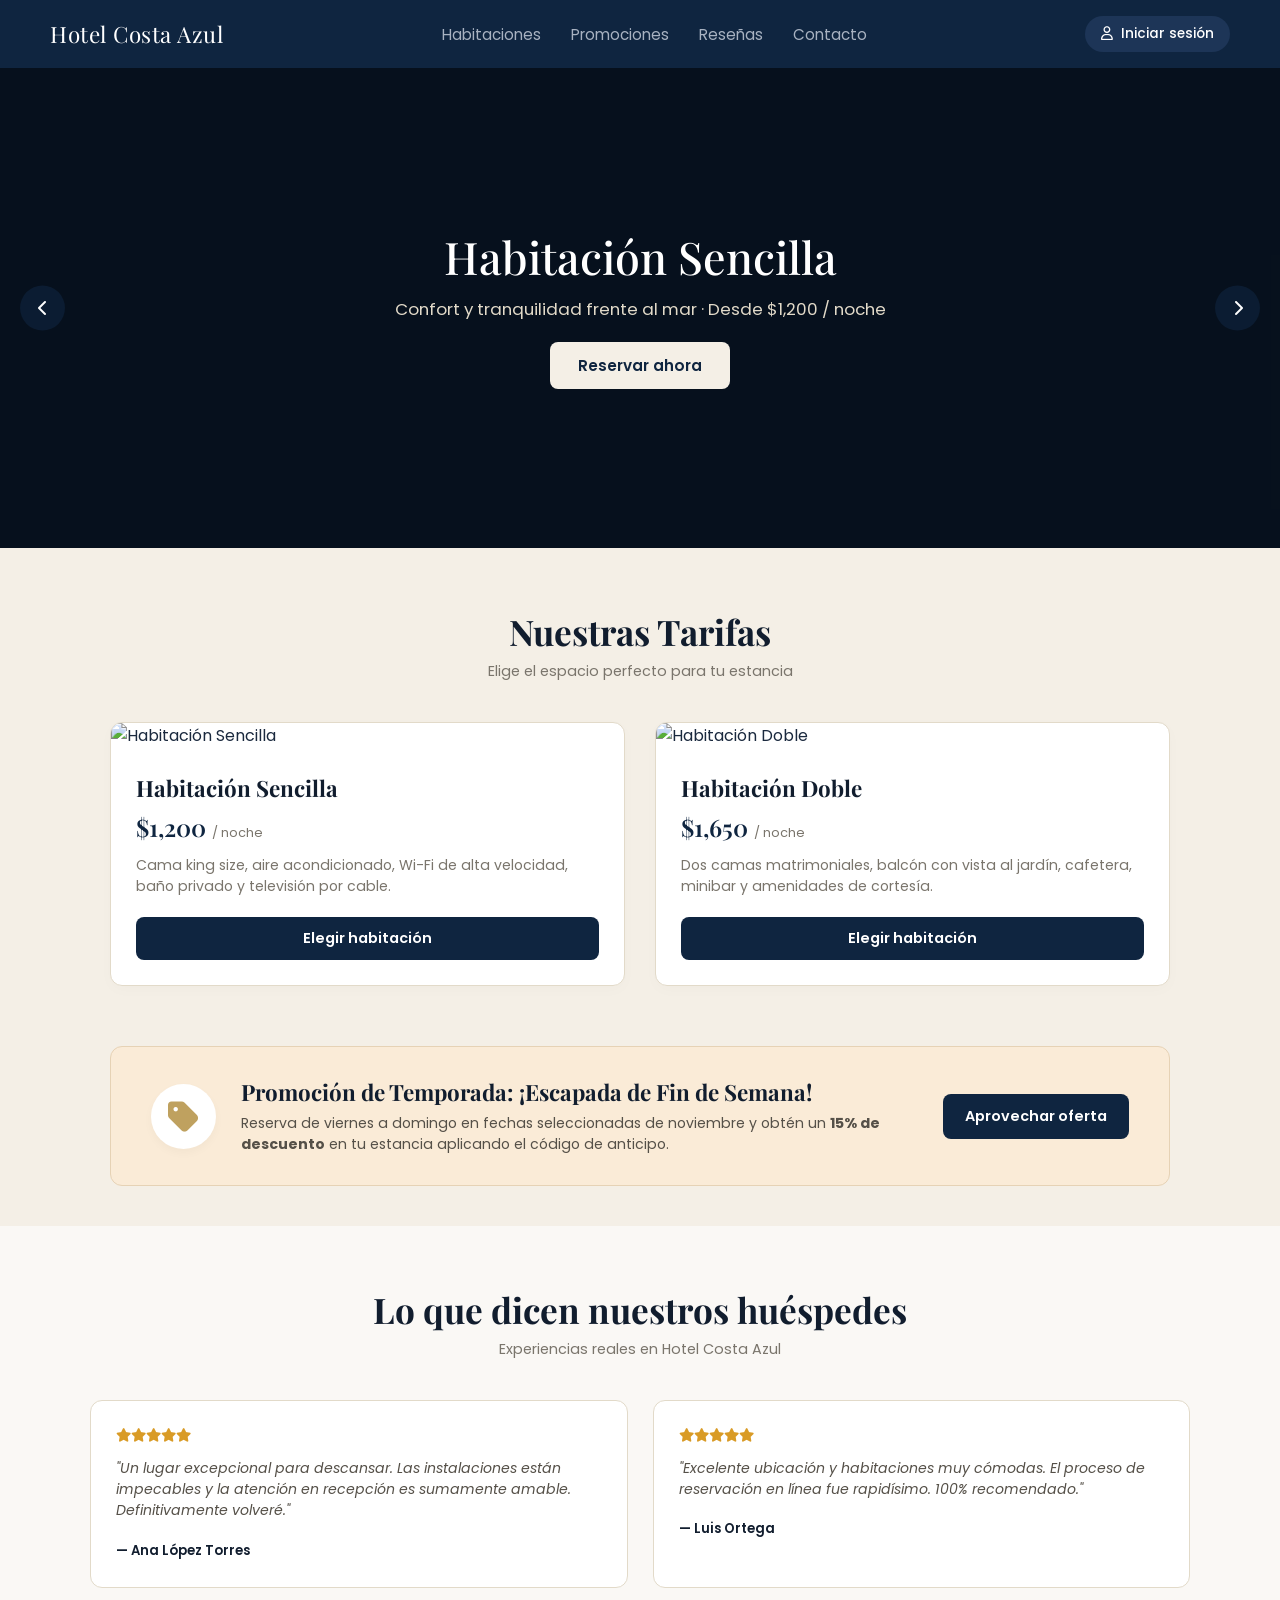
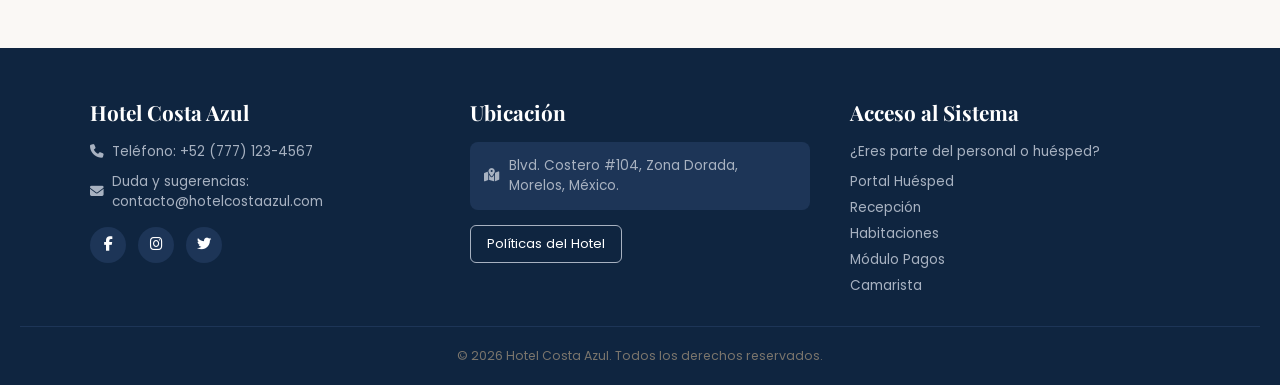
==== Principal/index.html @ 6d5f47ff "Se agrega index asi como admin" ====
<!DOCTYPE html>
<html lang="es">
<head>
  <meta charset="UTF-8">
  <meta name="viewport" content="width=device-width, initial-scale=1.0">
  <title>Hotel Costa Azul - Bienvenidos</title>

  <!-- Google Fonts -->
  <link rel="preconnect" href="https://fonts.googleapis.com">
  <link rel="preconnect" href="https://fonts.gstatic.com" crossorigin>
  <link href="https://fonts.googleapis.com/css2?family=Playfair+Display:ital,wght@0,400;0,600;1,400&family=Poppins:wght@300;400;500;600&display=swap" rel="stylesheet">

  <!-- FontAwesome -->
  <link rel="stylesheet" href="https://cdnjs.cloudflare.com/ajax/libs/font-awesome/6.4.0/css/all.min.css">

  <!-- Estilos del Index -->
  <link rel="stylesheet" href="index.css">
</head>
<body>

  <!-- Barra de Navegación Superior -->
  <header class="navbar">
    <div class="nav-brand">Hotel Costa Azul</div>
    <nav class="nav-links">
      <a href="#habitaciones">Habitaciones</a>
      <a href="#promociones">Promociones</a>
      <a href="#resenas">Reseñas</a>
      <a href="#contacto">Contacto</a>
    </nav>
    <div class="nav-auth">
      <a href="Login_regis/index.html" class="btn-login"><i class="fa-regular fa-user"></i> Iniciar sesión</a>
    </div>
  </header>

  <!-- Sección Carrusel de Habitaciones -->
  <section class="carousel-section">
    <div class="carousel-container">
      <div class="carousel-slide active" style="background-image: url('https://images.unsplash.com/photo-1590490360182-c33d57733427?q=80&w=1400&auto=format&fit=crop');">
        <div class="carousel-caption">
          <h2>Habitación Sencilla</h2>
          <p>Confort y tranquilidad frente al mar · Desde $1,200 / noche</p>
          <a href="Reserva/Reser.html" class="btn-carousel">Reservar ahora</a>
        </div>
      </div>

      <div class="carousel-slide" style="background-image: url('https://images.unsplash.com/photo-1582719478250-c89cae4dc85b?q=80&w=1400&auto=format&fit=crop');">
        <div class="carousel-caption">
          <h2>Habitación Doble</h2>
          <p>Espacio ideal para familias o parejas · Desde $1,650 / noche</p>
          <a href="Reserva/Reser.html" class="btn-carousel">Reservar ahora</a>
        </div>
      </div>

      <div class="carousel-slide" style="background-image: url('https://images.unsplash.com/photo-1566665797739-1674de7a421a?q=80&w=1400&auto=format&fit=crop');">
        <div class="carousel-caption">
          <h2>Suite Costa Azul</h2>
          <p>Vista panorámica y exclusividad total · Desde $2,800 / noche</p>
          <a href="Reserva/Reser.html" class="btn-carousel">Reservar ahora</a>
        </div>
      </div>

      <!-- Controles del Carrusel -->
      <button class="carousel-btn prev" onclick="moveSlide(-1)"><i class="fa-solid fa-chevron-left"></i></button>
      <button class="carousel-btn next" onclick="moveSlide(1)"><i class="fa-solid fa-chevron-right"></i></button>
    </div>
  </section>

  <!-- Sección de Precios y Habitaciones -->
  <section id="habitaciones" class="content-section">
    <div class="section-title">
      <h2>Nuestras Tarifas</h2>
      <p>Elige el espacio perfecto para tu estancia</p>
    </div>

    <div class="rooms-grid-home">
      <div class="room-home-card">
        <img src="https://images.unsplash.com/photo-1590490360182-c33d57733427?q=80&w=600&auto=format&fit=crop" alt="Habitación Sencilla">
        <div class="room-home-info">
          <h3>Habitación Sencilla</h3>
          <p class="room-price">$1,200 <span>/ noche</span></p>
          <p class="room-desc">Cama king size, aire acondicionado, Wi-Fi de alta velocidad, baño privado y televisión por cable.</p>
          <a href="Reserva/Reser.html" class="btn-home-card">Elegir habitación</a>
        </div>
      </div>

      <div class="room-home-card">
        <img src="https://images.unsplash.com/photo-1582719478250-c89cae4dc85b?q=80&w=600&auto=format&fit=crop" alt="Habitación Doble">
        <div class="room-home-info">
          <h3>Habitación Doble</h3>
          <p class="room-price">$1,650 <span>/ noche</span></p>
          <p class="room-desc">Dos camas matrimoniales, balcón con vista al jardín, cafetera, minibar y amenidades de cortesía.</p>
          <a href="Reserva/Reser.html" class="btn-home-card">Elegir habitación</a>
        </div>
      </div>
    </div>
  </section>

  <!-- Sección de Promociones -->
  <section id="promociones" class="promo-section">
    <div class="promo-box">
      <div class="promo-icon"><i class="fa-solid fa-tag"></i></div>
      <div class="promo-text">
        <h2>Promoción de Temporada: ¡Escapada de Fin de Semana!</h2>
        <p>Reserva de viernes a domingo en fechas seleccionadas de noviembre y obtén un <strong>15% de descuento</strong> en tu estancia aplicando el código de anticipo.</p>
      </div>
      <a href="Reserva/Reser.html" class="btn-promo">Aprovechar oferta</a>
    </div>
  </section>

  <!-- Sección de Reseñas -->
  <section id="resenas" class="content-section bg-light">
    <div class="section-title">
      <h2>Lo que dicen nuestros huéspedes</h2>
      <p>Experiencias reales en Hotel Costa Azul</p>
    </div>

    <div class="reviews-grid">
      <div class="review-card">
        <div class="stars"><i class="fa-solid fa-star"></i><i class="fa-solid fa-star"></i><i class="fa-solid fa-star"></i><i class="fa-solid fa-star"></i><i class="fa-solid fa-star"></i></div>
        <p>"Un lugar excepcional para descansar. Las instalaciones están impecables y la atención en recepción es sumamente amable. Definitivamente volveré."</p>
        <span class="reviewer">— Ana López Torres</span>
      </div>
      <div class="review-card">
        <div class="stars"><i class="fa-solid fa-star"></i><i class="fa-solid fa-star"></i><i class="fa-solid fa-star"></i><i class="fa-solid fa-star"></i><i class="fa-solid fa-star"></i></div>
        <p>"Excelente ubicación y habitaciones muy cómodas. El proceso de reservación en línea fue rapidísimo. 100% recomendado."</p>
        <span class="reviewer">— Luis Ortega</span>
      </div>
    </div>
  </section>

  <!-- Pie de Página (Footer) -->
  <footer id="contacto" class="footer-section">
    <div class="footer-container">
      
      <!-- Columna 1: Info y Contacto -->
      <div class="footer-col">
        <h3>Hotel Costa Azul</h3>
        <p><i class="fa-solid fa-phone"></i> Teléfono: +52 (777) 123-4567</p>
        <p><i class="fa-solid fa-envelope"></i> Duda y sugerencias: contacto@hotelcostaazul.com</p>
        <div class="social-icons">
          <a href="#"><i class="fa-brands fa-facebook-f"></i></a>
          <a href="#"><i class="fa-brands fa-instagram"></i></a>
          <a href="#"><i class="fa-brands fa-twitter"></i></a>
        </div>
      </div>

      <!-- Columna 2: Mapa de Ubicación Simulado -->
      <div class="footer-col">
        <h3>Ubicación</h3>
        <div class="map-box">
          <i class="fa-solid fa-map-location-dot"></i>
          <span>Blvd. Costero #104, Zona Dorada, Morelos, México.</span>
        </div>
        <button class="btn-policies" onclick="openPolicyModal()">Políticas del Hotel</button>
      </div>

      <!-- Columna 3: Accesos a Roles del Sistema -->
      <div class="footer-col">
        <h3>Acceso al Sistema</h3>
        <p class="system-access-text">¿Eres parte del personal o huésped?</p>
        <div class="system-links">
          <a href="Login_regis/index.html">Portal Huésped</a>
          <a href="Recepcion/recep.html">Recepción</a>
          <a href="Habitaciones/hab.html">Habitaciones</a>
          <a href="Pagos/pagos.html">Módulo Pagos</a>
          <a href="Camarista/Cama.html">Camarista</a>
        </div>
      </div>

    </div>
    <div class="footer-bottom">
      <p>&copy; 2026 Hotel Costa Azul. Todos los derechos reservados.</p>
    </div>
  </footer>

  <!-- Modal de Políticas del Hotel -->
  <div id="policyModal" class="modal-overlay" style="display: none;">
    <div class="modal-content">
      <h2>Políticas del Hotel</h2>
      <p>1. Las reservaciones requieren un anticipo mínimo del 30% para garantizar la estancia.</p>
      <p>2. Las cancelaciones sin penalización deben realizarse con al menos 48 horas de anticipación a la fecha de entrada.</p>
      <p>3. El horario de entrada (Check-in) es a partir de las 15:00 hrs y la salida (Check-out) es a las 12:00 hrs.</p>
      <button class="modal-close-btn" onclick="closePolicyModal()">Entendido</button>
    </div>
  </div>

  <!-- Script del Carrusel e Interacciones -->
  <script src="index.js"></script>
</body>
</html>
---- Principal/index.css ----
* {
  box-sizing: border-box;
  margin: 0;
  padding: 0;
}

body {
  font-family: 'Poppins', sans-serif;
  background-color: #f4efe6;
  color: #1a293e;
  scroll-behavior: smooth;
}

/* Navbar */
.navbar {
  background-color: #0f2540;
  display: flex;
  justify-content: space-between;
  align-items: center;
  padding: 16px 50px;
  color: #ffffff;
  position: sticky;
  top: 0;
  z-index: 1000;
}

.nav-brand {
  font-family: 'Playfair Display', serif;
  font-size: 1.4rem;
  letter-spacing: 0.5px;
}

.nav-links {
  display: flex;
  gap: 30px;
}

.nav-links a {
  color: #a8b2c1;
  text-decoration: none;
  font-size: 0.95rem;
  transition: color 0.2s;
}

.nav-links a:hover {
  color: #ffffff;
}

.btn-login {
  background-color: #1d3557;
  color: #ffffff;
  padding: 8px 16px;
  border-radius: 20px;
  text-decoration: none;
  font-size: 0.85rem;
  font-weight: 500;
  display: flex;
  align-items: center;
  gap: 8px;
  transition: background 0.2s;
}

.btn-login:hover {
  background-color: #274773;
}

/* Carrusel de Imágenes */
.carousel-section {
  position: relative;
  width: 100%;
  height: 480px;
  overflow: hidden;
  background-color: #000000;
}

.carousel-container {
  width: 100%;
  height: 100%;
  position: relative;
}

.carousel-slide {
  position: absolute;
  top: 0;
  left: 0;
  width: 100%;
  height: 100%;
  background-size: cover;
  background-position: center;
  opacity: 0;
  transition: opacity 0.6s ease-in-out;
  display: flex;
  align-items: center;
  justify-content: center;
  text-align: center;
}

.carousel-slide.active {
  opacity: 1;
}

.carousel-slide::after {
  content: '';
  position: absolute;
  top: 0;
  left: 0;
  width: 100%;
  height: 100%;
  background: rgba(15, 37, 64, 0.45);
}

.carousel-caption {
  position: relative;
  z-index: 2;
  color: #ffffff;
  max-width: 700px;
  padding: 0 20px;
}

.carousel-caption h2 {
  font-family: 'Playfair Display', serif;
  font-size: 2.8rem;
  margin-bottom: 10px;
  font-weight: 500;
}

.carousel-caption p {
  font-size: 1.05rem;
  margin-bottom: 20px;
  color: #e2dac9;
}

.btn-carousel {
  display: inline-block;
  padding: 12px 28px;
  background-color: #f4efe6;
  color: #0f2540;
  border-radius: 8px;
  text-decoration: none;
  font-weight: 600;
  font-size: 0.95rem;
  transition: background 0.2s;
}

.btn-carousel:hover {
  background-color: #e5dccf;
}

.carousel-btn {
  position: absolute;
  top: 50%;
  transform: translateY(-50%);
  background-color: rgba(15, 37, 64, 0.6);
  color: #ffffff;
  border: none;
  width: 45px;
  height: 45px;
  border-radius: 50%;
  cursor: pointer;
  z-index: 10;
  font-size: 1rem;
  transition: background 0.2s;
}

.carousel-btn:hover {
  background-color: rgba(15, 37, 64, 0.9);
}

.carousel-btn.prev { left: 20px; }
.carousel-btn.next { right: 20px; }

/* Secciones de Contenido */
.content-section {
  max-width: 1100px;
  margin: 0 auto;
  padding: 60px 20px;
}

.content-section.bg-light {
  background-color: #faf8f5;
  max-width: 100%;
}

.section-title {
  text-align: center;
  margin-bottom: 40px;
}

.section-title h2 {
  font-family: 'Playfair Display', serif;
  font-size: 2.2rem;
  color: #111d2e;
  margin-bottom: 6px;
}

.section-title p {
  font-size: 0.9rem;
  color: #7a756c;
}

/* Tarjetas de Habitaciones en Home */
.rooms-grid-home {
  display: grid;
  grid-template-columns: repeat(auto-fit, minmax(320px, 1fr));
  gap: 30px;
}

.room-home-card {
  background-color: #ffffff;
  border: 1px solid #e2dac9;
  border-radius: 12px;
  overflow: hidden;
  box-shadow: 0 4px 15px rgba(0,0,0,0.02);
}

.room-home-card img {
  width: 100%;
  height: 220px;
  object-fit: cover;
}

.room-home-info {
  padding: 25px;
}

.room-home-info h3 {
  font-family: 'Playfair Display', serif;
  font-size: 1.4rem;
  color: #111d2e;
  margin-bottom: 8px;
}

.room-price {
  font-family: 'Playfair Display', serif;
  font-size: 1.5rem;
  font-weight: 600;
  color: #0f2540;
  margin-bottom: 12px;
}

.room-price span {
  font-family: 'Poppins', sans-serif;
  font-size: 0.8rem;
  font-weight: 400;
  color: #7a756c;
}

.room-desc {
  font-size: 0.88rem;
  color: #7a756c;
  line-height: 1.5;
  margin-bottom: 20px;
}

.btn-home-card {
  display: block;
  text-align: center;
  padding: 11px;
  background-color: #0f2540;
  color: #ffffff;
  border-radius: 8px;
  text-decoration: none;
  font-size: 0.9rem;
  font-weight: 600;
  transition: background 0.2s;
}

.btn-home-card:hover {
  background-color: #18355a;
}

/* Sección Promociones */
.promo-section {
  max-width: 1100px;
  margin: 0 auto 40px auto;
  padding: 0 20px;
}

.promo-box {
  background-color: #faebd7;
  border: 1px solid #e6d2b5;
  border-radius: 12px;
  padding: 30px 40px;
  display: flex;
  align-items: center;
  gap: 25px;
}

.promo-icon {
  font-size: 2.2rem;
  color: #bfa15f;
  background-color: #ffffff;
  width: 65px;
  height: 65px;
  border-radius: 50%;
  display: flex;
  justify-content: center;
  align-items: center;
  flex-shrink: 0;
  box-shadow: 0 4px 10px rgba(0,0,0,0.03);
}

.promo-text {
  flex: 1;
}

.promo-text h2 {
  font-family: 'Playfair Display', serif;
  font-size: 1.4rem;
  color: #111d2e;
  margin-bottom: 6px;
}

.promo-text p {
  font-size: 0.88rem;
  color: #555048;
}

.btn-promo {
  padding: 12px 22px;
  background-color: #0f2540;
  color: #ffffff;
  border-radius: 8px;
  text-decoration: none;
  font-size: 0.9rem;
  font-weight: 600;
  white-space: nowrap;
}

/* Sección Reseñas */
.reviews-grid {
  max-width: 1100px;
  margin: 0 auto;
  display: grid;
  grid-template-columns: repeat(auto-fit, minmax(300px, 1fr));
  gap: 25px;
}

.review-card {
  background-color: #ffffff;
  border: 1px solid #e2dac9;
  border-radius: 12px;
  padding: 25px;
}

.stars {
  color: #d99b26;
  font-size: 0.85rem;
  margin-bottom: 12px;
}

.review-card p {
  font-size: 0.88rem;
  color: #555048;
  font-style: italic;
  line-height: 1.5;
  margin-bottom: 15px;
}

.reviewer {
  font-size: 0.82rem;
  font-weight: 600;
  color: #111d2e;
}

/* Pie de Página */
.footer-section {
  background-color: #0f2540;
  color: #e2dac9;
  padding: 50px 20px 20px 20px;
}

.footer-container {
  max-width: 1100px;
  margin: 0 auto;
  display: grid;
  grid-template-columns: repeat(auto-fit, minmax(280px, 1fr));
  gap: 40px;
  margin-bottom: 30px;
}

.footer-col h3 {
  font-family: 'Playfair Display', serif;
  font-size: 1.3rem;
  color: #ffffff;
  margin-bottom: 16px;
}

.footer-col p {
  font-size: 0.85rem;
  margin-bottom: 10px;
  display: flex;
  align-items: center;
  gap: 8px;
  color: #a8b2c1;
}

.social-icons {
  display: flex;
  gap: 12px;
  margin-top: 15px;
}

.social-icons a {
  width: 36px;
  height: 36px;
  background-color: #1d3557;
  color: #ffffff;
  border-radius: 50%;
  display: flex;
  justify-content: center;
  align-items: center;
  text-decoration: none;
  font-size: 0.9rem;
  transition: background 0.2s;
}

.social-icons a:hover {
  background-color: #274773;
}

.map-box {
  background-color: #1d3557;
  border-radius: 8px;
  padding: 14px;
  font-size: 0.85rem;
  color: #a8b2c1;
  display: flex;
  align-items: center;
  gap: 10px;
  margin-bottom: 15px;
}

.btn-policies {
  background-color: transparent;
  border: 1px solid #a8b2c1;
  color: #ffffff;
  padding: 8px 16px;
  border-radius: 6px;
  font-size: 0.82rem;
  cursor: pointer;
  font-family: 'Poppins', sans-serif;
  transition: all 0.2s;
}

.btn-policies:hover {
  background-color: #ffffff;
  color: #0f2540;
}

.system-access-text {
  font-size: 0.82rem;
  color: #7a756c;
  margin-bottom: 8px;
}

.system-links {
  display: flex;
  flex-direction: column;
  gap: 6px;
}

.system-links a {
  color: #a8b2c1;
  text-decoration: none;
  font-size: 0.85rem;
  transition: color 0.2s;
}

.system-links a:hover {
  color: #ffffff;
  text-decoration: underline;
}

.footer-bottom {
  text-align: center;
  border-top: 1px solid #1d3557;
  padding-top: 20px;
  font-size: 0.78rem;
  color: #7a756c;
}

/* Modal de Políticas */
.modal-overlay {
  position: fixed;
  top: 0;
  left: 0;
  width: 100%;
  height: 100vh;
  background-color: rgba(15, 37, 64, 0.6);
  display: flex;
  justify-content: center;
  align-items: center;
  z-index: 2000;
  backdrop-filter: blur(2px);
}

.modal-content {
  background-color: #f4efe6;
  border: 1px solid #d4cebe;
  border-radius: 14px;
  padding: 35px 30px;
  width: 90%;
  max-width: 480px;
  box-shadow: 0 10px 30px rgba(0,0,0,0.2);
}

.modal-content h2 {
  font-family: 'Playfair Display', serif;
  font-size: 1.5rem;
  color: #111d2e;
  margin-bottom: 15px;
}

.modal-content p {
  font-size: 0.88rem;
  color: #555048;
  margin-bottom: 12px;
  line-height: 1.5;
}

.modal-close-btn {
  width: 100%;
  padding: 11px;
  background-color: #0f2540;
  color: #ffffff;
  border: none;
  border-radius: 8px;
  font-weight: 600;
  font-size: 0.9rem;
  cursor: pointer;
  margin-top: 15px;
  font-family: 'Poppins', sans-serif;
}

/* Responsividad */
@media (max-width: 768px) {
  .navbar { padding: 15px 20px; flex-direction: column; gap: 12px; }
  .nav-links { gap: 15px; }
  .promo-box { flex-direction: column; text-align: center; }
  .carousel-caption h2 { font-size: 2rem; }
}
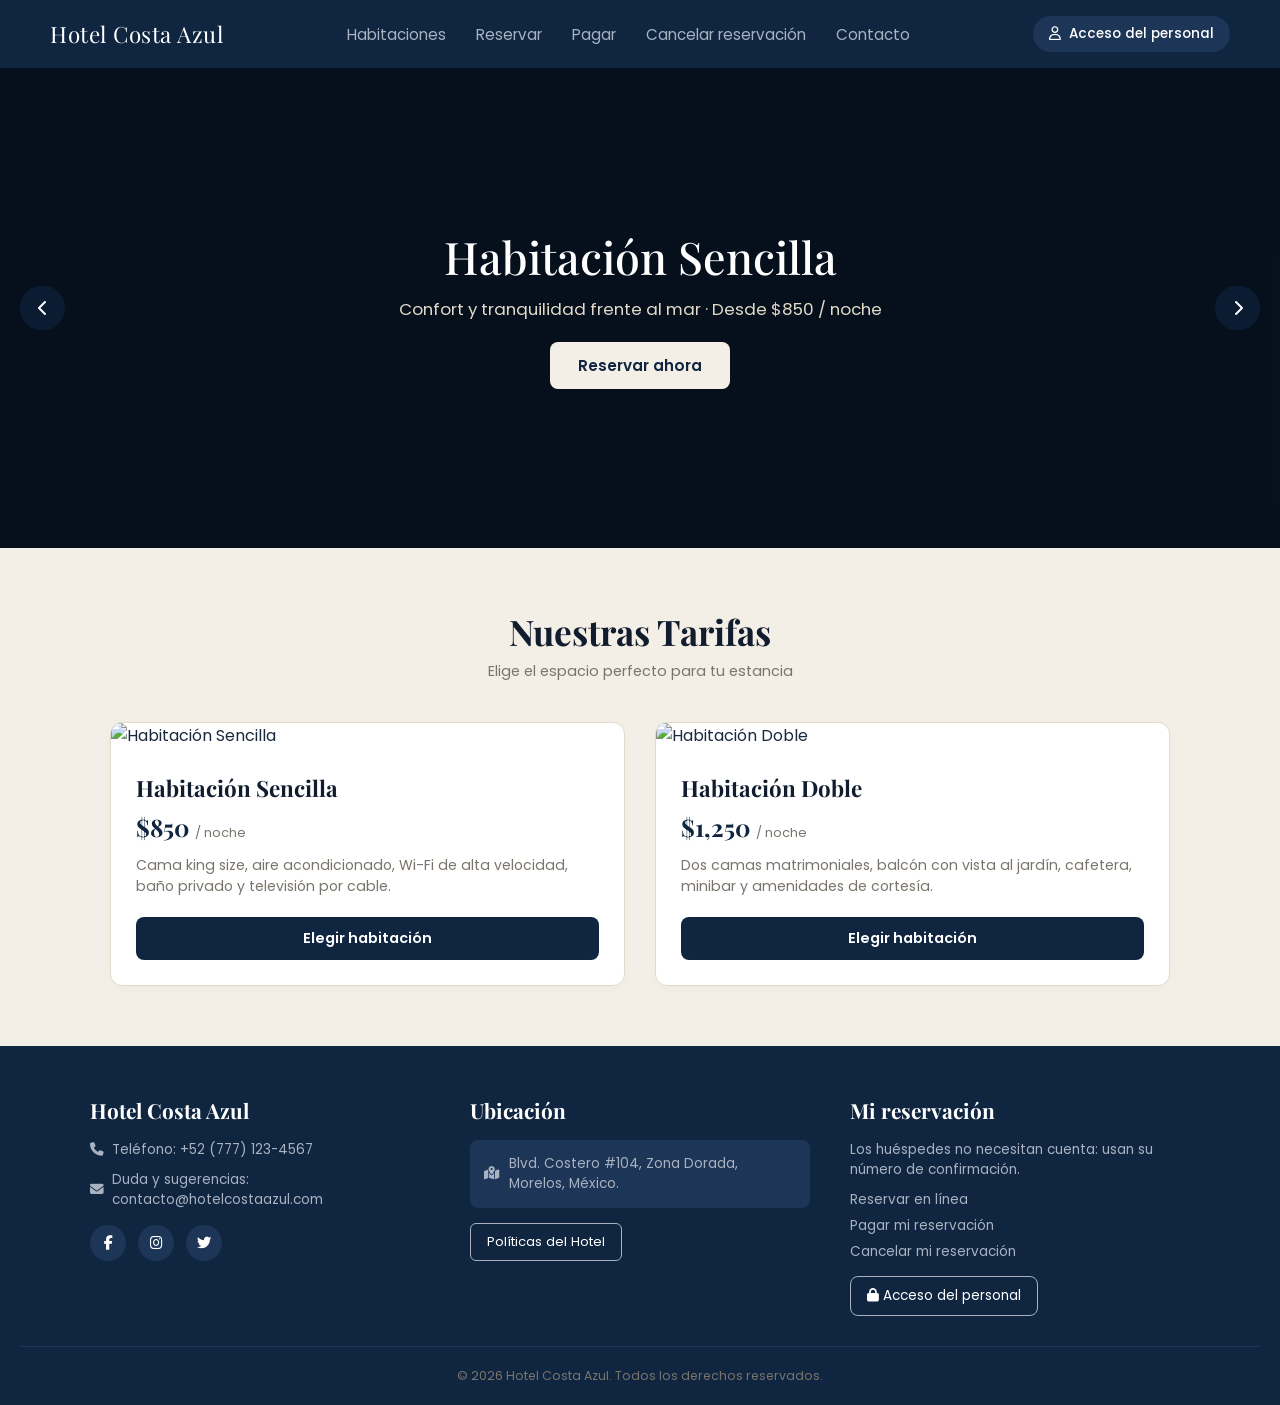
==== commit 806877a0: "Se integran funcionalidades con js" ====
--- a/Principal/index.html
+++ b/Principal/index.html
@@ -23,12 +23,14 @@
     <div class="nav-brand">Hotel Costa Azul</div>
     <nav class="nav-links">
       <a href="#habitaciones">Habitaciones</a>
-      <a href="#promociones">Promociones</a>
-      <a href="#resenas">Reseñas</a>
+      <a href="../Huesped/Reserva/Reser.html">Reservar</a>
+      <a href="../Huesped/Pagar/pagar.html">Pagar</a>
+      <a href="../Huesped/Cancelar/Cance.html">Cancelar reservación</a>
       <a href="#contacto">Contacto</a>
     </nav>
     <div class="nav-auth">
-      <a href="Login_regis/index.html" class="btn-login"><i class="fa-regular fa-user"></i> Iniciar sesión</a>
+      <!-- RNF-09: el personal entra SIEMPRE por el login; el huésped no necesita cuenta -->
+      <a href="../Login/login.html" class="btn-login" data-rf="RNF-09"><i class="fa-regular fa-user"></i> Acceso del personal</a>
     </div>
   </header>
 
@@ -38,24 +40,16 @@
       <div class="carousel-slide active" style="background-image: url('https://images.unsplash.com/photo-1590490360182-c33d57733427?q=80&w=1400&auto=format&fit=crop');">
         <div class="carousel-caption">
           <h2>Habitación Sencilla</h2>
-          <p>Confort y tranquilidad frente al mar · Desde $1,200 / noche</p>
-          <a href="Reserva/Reser.html" class="btn-carousel">Reservar ahora</a>
+          <p>Confort y tranquilidad frente al mar · Desde <span data-tarifa="Sencilla">—</span> / noche</p>
+          <a href="../Huesped/Reserva/Reser.html" class="btn-carousel" data-rf="RF-12">Reservar ahora</a>
         </div>
       </div>
 
       <div class="carousel-slide" style="background-image: url('https://images.unsplash.com/photo-1582719478250-c89cae4dc85b?q=80&w=1400&auto=format&fit=crop');">
         <div class="carousel-caption">
           <h2>Habitación Doble</h2>
-          <p>Espacio ideal para familias o parejas · Desde $1,650 / noche</p>
-          <a href="Reserva/Reser.html" class="btn-carousel">Reservar ahora</a>
-        </div>
-      </div>
-
-      <div class="carousel-slide" style="background-image: url('https://images.unsplash.com/photo-1566665797739-1674de7a421a?q=80&w=1400&auto=format&fit=crop');">
-        <div class="carousel-caption">
-          <h2>Suite Costa Azul</h2>
-          <p>Vista panorámica y exclusividad total · Desde $2,800 / noche</p>
-          <a href="Reserva/Reser.html" class="btn-carousel">Reservar ahora</a>
+          <p>Espacio ideal para familias o parejas · Desde <span data-tarifa="Doble">—</span> / noche</p>
+          <a href="../Huesped/Reserva/Reser.html" class="btn-carousel" data-rf="RF-12">Reservar ahora</a>
         </div>
       </div>
 
@@ -77,9 +71,9 @@
         <img src="https://images.unsplash.com/photo-1590490360182-c33d57733427?q=80&w=600&auto=format&fit=crop" alt="Habitación Sencilla">
         <div class="room-home-info">
           <h3>Habitación Sencilla</h3>
-          <p class="room-price">$1,200 <span>/ noche</span></p>
+          <p class="room-price"><b data-tarifa="Sencilla">—</b> <span>/ noche</span></p>
           <p class="room-desc">Cama king size, aire acondicionado, Wi-Fi de alta velocidad, baño privado y televisión por cable.</p>
-          <a href="Reserva/Reser.html" class="btn-home-card">Elegir habitación</a>
+          <a href="../Huesped/Reserva/Reser.html" class="btn-home-card" data-rf="RF-12">Elegir habitación</a>
         </div>
       </div>
 
@@ -87,43 +81,10 @@
         <img src="https://images.unsplash.com/photo-1582719478250-c89cae4dc85b?q=80&w=600&auto=format&fit=crop" alt="Habitación Doble">
         <div class="room-home-info">
           <h3>Habitación Doble</h3>
-          <p class="room-price">$1,650 <span>/ noche</span></p>
+          <p class="room-price"><b data-tarifa="Doble">—</b> <span>/ noche</span></p>
           <p class="room-desc">Dos camas matrimoniales, balcón con vista al jardín, cafetera, minibar y amenidades de cortesía.</p>
-          <a href="Reserva/Reser.html" class="btn-home-card">Elegir habitación</a>
+          <a href="../Huesped/Reserva/Reser.html" class="btn-home-card" data-rf="RF-12">Elegir habitación</a>
         </div>
-      </div>
-    </div>
-  </section>
-
-  <!-- Sección de Promociones -->
-  <section id="promociones" class="promo-section">
-    <div class="promo-box">
-      <div class="promo-icon"><i class="fa-solid fa-tag"></i></div>
-      <div class="promo-text">
-        <h2>Promoción de Temporada: ¡Escapada de Fin de Semana!</h2>
-        <p>Reserva de viernes a domingo en fechas seleccionadas de noviembre y obtén un <strong>15% de descuento</strong> en tu estancia aplicando el código de anticipo.</p>
-      </div>
-      <a href="Reserva/Reser.html" class="btn-promo">Aprovechar oferta</a>
-    </div>
-  </section>
-
-  <!-- Sección de Reseñas -->
-  <section id="resenas" class="content-section bg-light">
-    <div class="section-title">
-      <h2>Lo que dicen nuestros huéspedes</h2>
-      <p>Experiencias reales en Hotel Costa Azul</p>
-    </div>
-
-    <div class="reviews-grid">
-      <div class="review-card">
-        <div class="stars"><i class="fa-solid fa-star"></i><i class="fa-solid fa-star"></i><i class="fa-solid fa-star"></i><i class="fa-solid fa-star"></i><i class="fa-solid fa-star"></i></div>
-        <p>"Un lugar excepcional para descansar. Las instalaciones están impecables y la atención en recepción es sumamente amable. Definitivamente volveré."</p>
-        <span class="reviewer">— Ana López Torres</span>
-      </div>
-      <div class="review-card">
-        <div class="stars"><i class="fa-solid fa-star"></i><i class="fa-solid fa-star"></i><i class="fa-solid fa-star"></i><i class="fa-solid fa-star"></i><i class="fa-solid fa-star"></i></div>
-        <p>"Excelente ubicación y habitaciones muy cómodas. El proceso de reservación en línea fue rapidísimo. 100% recomendado."</p>
-        <span class="reviewer">— Luis Ortega</span>
       </div>
     </div>
   </section>
@@ -154,17 +115,16 @@
         <button class="btn-policies" onclick="openPolicyModal()">Políticas del Hotel</button>
       </div>
 
-      <!-- Columna 3: Accesos a Roles del Sistema -->
+      <!-- Columna 3: Huéspedes (sin cuenta) y acceso del personal (con credenciales) -->
       <div class="footer-col">
-        <h3>Acceso al Sistema</h3>
-        <p class="system-access-text">¿Eres parte del personal o huésped?</p>
+        <h3>Mi reservación</h3>
+        <p class="system-access-text">Los huéspedes no necesitan cuenta: usan su número de confirmación.</p>
         <div class="system-links">
-          <a href="Login_regis/index.html">Portal Huésped</a>
-          <a href="Recepcion/recep.html">Recepción</a>
-          <a href="Habitaciones/hab.html">Habitaciones</a>
-          <a href="Pagos/pagos.html">Módulo Pagos</a>
-          <a href="Camarista/Cama.html">Camarista</a>
+          <a href="../Huesped/Reserva/Reser.html">Reservar en línea</a>
+          <a href="../Huesped/Pagar/pagar.html">Pagar mi reservación</a>
+          <a href="../Huesped/Cancelar/Cance.html">Cancelar mi reservación</a>
         </div>
+        <a href="../Login/login.html" class="btn-staff-access"><i class="fa-solid fa-lock"></i> Acceso del personal</a>
       </div>
 
     </div>
@@ -177,14 +137,13 @@
   <div id="policyModal" class="modal-overlay" style="display: none;">
     <div class="modal-content">
       <h2>Políticas del Hotel</h2>
-      <p>1. Las reservaciones requieren un anticipo mínimo del 30% para garantizar la estancia.</p>
-      <p>2. Las cancelaciones sin penalización deben realizarse con al menos 48 horas de anticipación a la fecha de entrada.</p>
-      <p>3. El horario de entrada (Check-in) es a partir de las 15:00 hrs y la salida (Check-out) es a las 12:00 hrs.</p>
+      <p id="policyText">—</p>
       <button class="modal-close-btn" onclick="closePolicyModal()">Entendido</button>
     </div>
   </div>
 
   <!-- Script del Carrusel e Interacciones -->
+  <script src="../js/datos.js"></script>
   <script src="index.js"></script>
 </body>
 </html>
--- a/Principal/index.css
+++ b/Principal/index.css
@@ -269,100 +269,6 @@
   background-color: #18355a;
 }
 
-/* Sección Promociones */
-.promo-section {
-  max-width: 1100px;
-  margin: 0 auto 40px auto;
-  padding: 0 20px;
-}
-
-.promo-box {
-  background-color: #faebd7;
-  border: 1px solid #e6d2b5;
-  border-radius: 12px;
-  padding: 30px 40px;
-  display: flex;
-  align-items: center;
-  gap: 25px;
-}
-
-.promo-icon {
-  font-size: 2.2rem;
-  color: #bfa15f;
-  background-color: #ffffff;
-  width: 65px;
-  height: 65px;
-  border-radius: 50%;
-  display: flex;
-  justify-content: center;
-  align-items: center;
-  flex-shrink: 0;
-  box-shadow: 0 4px 10px rgba(0,0,0,0.03);
-}
-
-.promo-text {
-  flex: 1;
-}
-
-.promo-text h2 {
-  font-family: 'Playfair Display', serif;
-  font-size: 1.4rem;
-  color: #111d2e;
-  margin-bottom: 6px;
-}
-
-.promo-text p {
-  font-size: 0.88rem;
-  color: #555048;
-}
-
-.btn-promo {
-  padding: 12px 22px;
-  background-color: #0f2540;
-  color: #ffffff;
-  border-radius: 8px;
-  text-decoration: none;
-  font-size: 0.9rem;
-  font-weight: 600;
-  white-space: nowrap;
-}
-
-/* Sección Reseñas */
-.reviews-grid {
-  max-width: 1100px;
-  margin: 0 auto;
-  display: grid;
-  grid-template-columns: repeat(auto-fit, minmax(300px, 1fr));
-  gap: 25px;
-}
-
-.review-card {
-  background-color: #ffffff;
-  border: 1px solid #e2dac9;
-  border-radius: 12px;
-  padding: 25px;
-}
-
-.stars {
-  color: #d99b26;
-  font-size: 0.85rem;
-  margin-bottom: 12px;
-}
-
-.review-card p {
-  font-size: 0.88rem;
-  color: #555048;
-  font-style: italic;
-  line-height: 1.5;
-  margin-bottom: 15px;
-}
-
-.reviewer {
-  font-size: 0.82rem;
-  font-weight: 600;
-  color: #111d2e;
-}
-
 /* Pie de Página */
 .footer-section {
   background-color: #0f2540;
@@ -470,6 +376,23 @@
 .system-links a:hover {
   color: #ffffff;
   text-decoration: underline;
+}
+
+.btn-staff-access {
+  display: inline-block;
+  margin-top: 14px;
+  padding: 9px 16px;
+  border: 1px solid #a8b2c1;
+  border-radius: 8px;
+  color: #ffffff;
+  text-decoration: none;
+  font-size: 0.85rem;
+  transition: all 0.2s;
+}
+
+.btn-staff-access:hover {
+  background-color: #ffffff;
+  color: #0f2540;
 }
 
 .footer-bottom {
@@ -537,6 +460,5 @@
 @media (max-width: 768px) {
   .navbar { padding: 15px 20px; flex-direction: column; gap: 12px; }
   .nav-links { gap: 15px; }
-  .promo-box { flex-direction: column; text-align: center; }
   .carousel-caption h2 { font-size: 2rem; }
 }
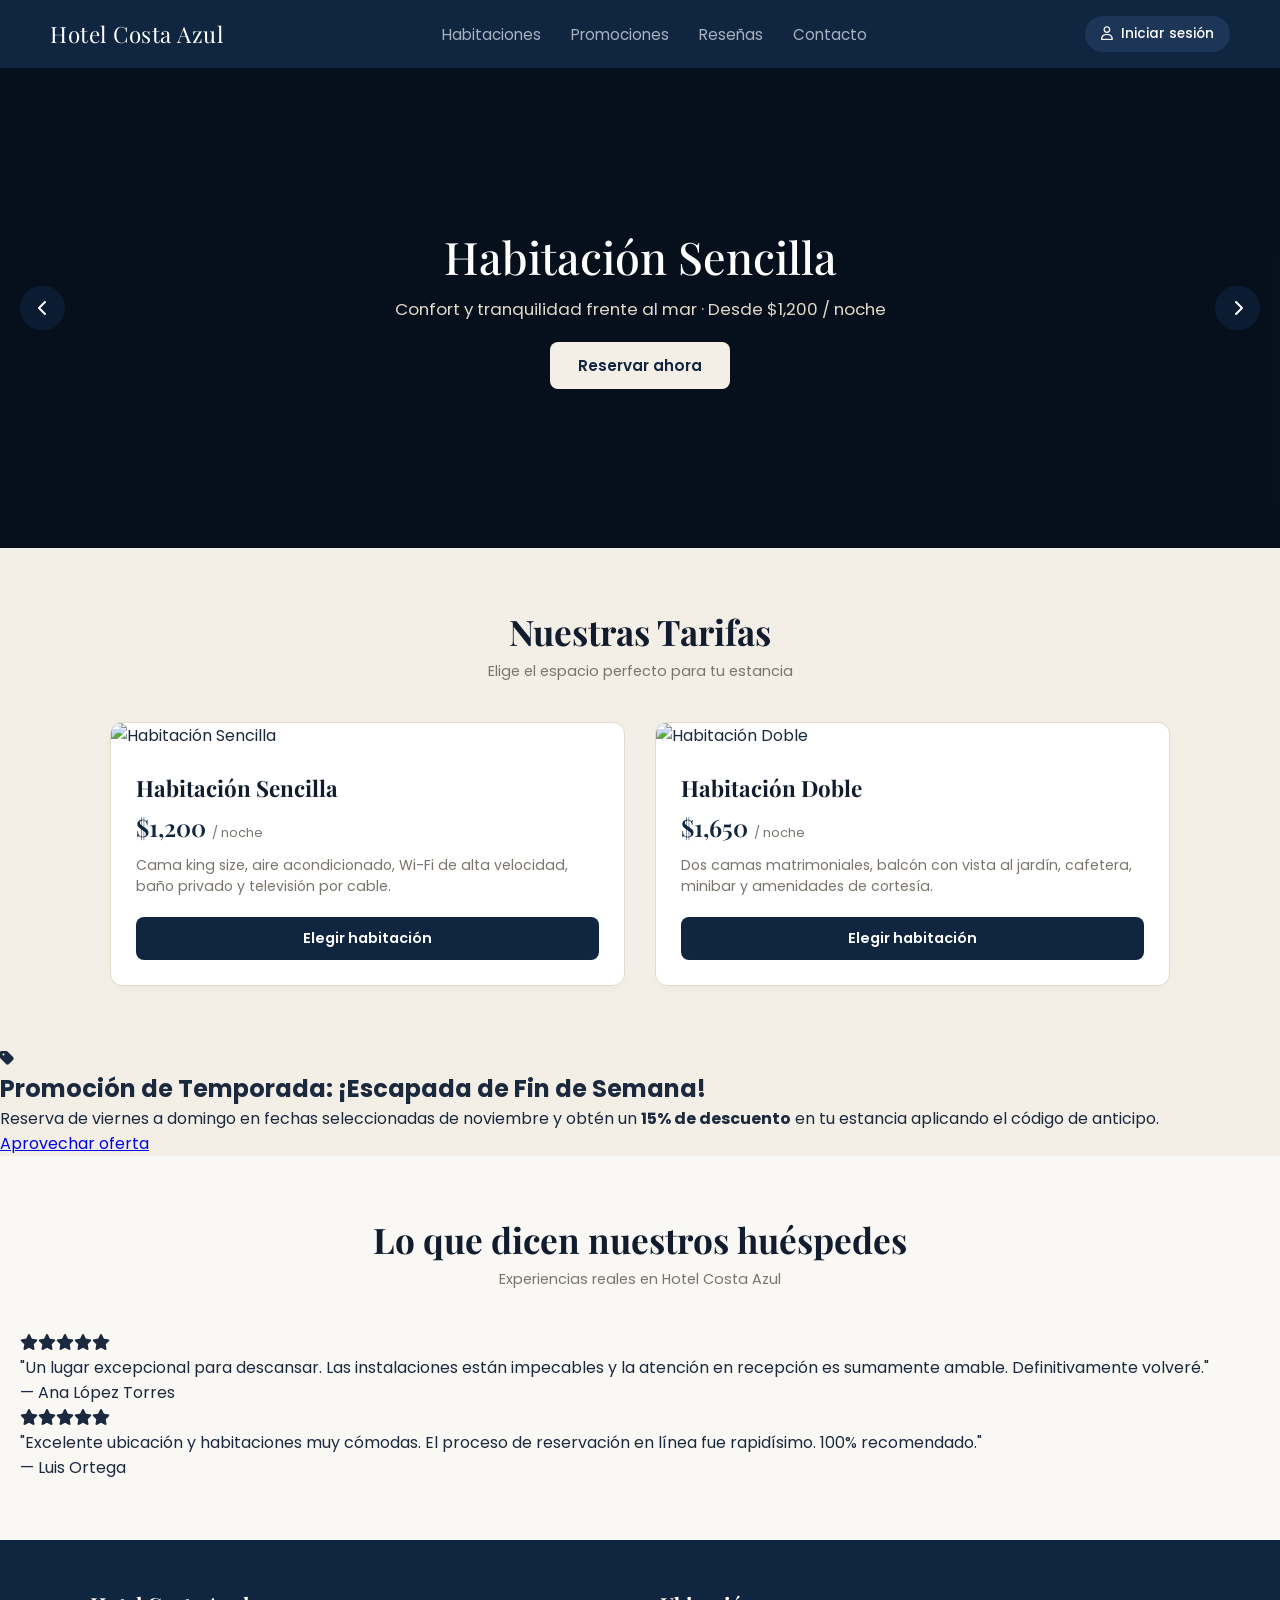
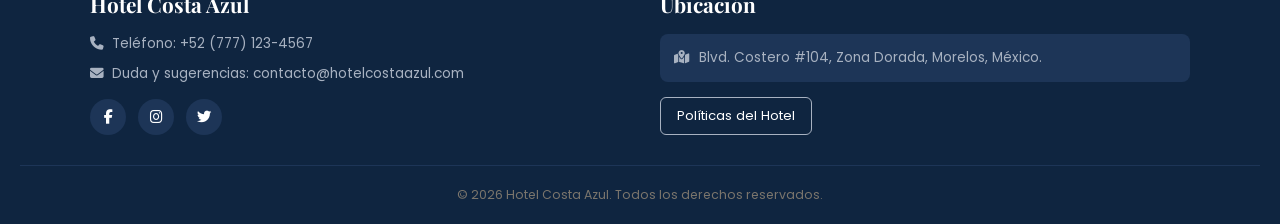
==== commit a1159ae0: "Cambios" ====
--- a/Principal/index.html
+++ b/Principal/index.html
@@ -23,14 +23,12 @@
     <div class="nav-brand">Hotel Costa Azul</div>
     <nav class="nav-links">
       <a href="#habitaciones">Habitaciones</a>
-      <a href="../Huesped/Reserva/Reser.html">Reservar</a>
-      <a href="../Huesped/Pagar/pagar.html">Pagar</a>
-      <a href="../Huesped/Cancelar/Cance.html">Cancelar reservación</a>
+      <a href="#promociones">Promociones</a>
+      <a href="#resenas">Reseñas</a>
       <a href="#contacto">Contacto</a>
     </nav>
     <div class="nav-auth">
-      <!-- RNF-09: el personal entra SIEMPRE por el login; el huésped no necesita cuenta -->
-      <a href="../Login/login.html" class="btn-login" data-rf="RNF-09"><i class="fa-regular fa-user"></i> Acceso del personal</a>
+      <a href="Login_regis/index.html" class="btn-login"><i class="fa-regular fa-user"></i> Iniciar sesión</a>
     </div>
   </header>
 
@@ -40,16 +38,24 @@
       <div class="carousel-slide active" style="background-image: url('https://images.unsplash.com/photo-1590490360182-c33d57733427?q=80&w=1400&auto=format&fit=crop');">
         <div class="carousel-caption">
           <h2>Habitación Sencilla</h2>
-          <p>Confort y tranquilidad frente al mar · Desde <span data-tarifa="Sencilla">—</span> / noche</p>
-          <a href="../Huesped/Reserva/Reser.html" class="btn-carousel" data-rf="RF-12">Reservar ahora</a>
+          <p>Confort y tranquilidad frente al mar · Desde $1,200 / noche</p>
+          <a href="Reserva/Reser.html" class="btn-carousel">Reservar ahora</a>
         </div>
       </div>
 
       <div class="carousel-slide" style="background-image: url('https://images.unsplash.com/photo-1582719478250-c89cae4dc85b?q=80&w=1400&auto=format&fit=crop');">
         <div class="carousel-caption">
           <h2>Habitación Doble</h2>
-          <p>Espacio ideal para familias o parejas · Desde <span data-tarifa="Doble">—</span> / noche</p>
-          <a href="../Huesped/Reserva/Reser.html" class="btn-carousel" data-rf="RF-12">Reservar ahora</a>
+          <p>Espacio ideal para familias o parejas · Desde $1,650 / noche</p>
+          <a href="Reserva/Reser.html" class="btn-carousel">Reservar ahora</a>
+        </div>
+      </div>
+
+      <div class="carousel-slide" style="background-image: url('https://images.unsplash.com/photo-1566665797739-1674de7a421a?q=80&w=1400&auto=format&fit=crop');">
+        <div class="carousel-caption">
+          <h2>Suite Costa Azul</h2>
+          <p>Vista panorámica y exclusividad total · Desde $2,800 / noche</p>
+          <a href="Reserva/Reser.html" class="btn-carousel">Reservar ahora</a>
         </div>
       </div>
 
@@ -71,9 +77,9 @@
         <img src="https://images.unsplash.com/photo-1590490360182-c33d57733427?q=80&w=600&auto=format&fit=crop" alt="Habitación Sencilla">
         <div class="room-home-info">
           <h3>Habitación Sencilla</h3>
-          <p class="room-price"><b data-tarifa="Sencilla">—</b> <span>/ noche</span></p>
+          <p class="room-price">$1,200 <span>/ noche</span></p>
           <p class="room-desc">Cama king size, aire acondicionado, Wi-Fi de alta velocidad, baño privado y televisión por cable.</p>
-          <a href="../Huesped/Reserva/Reser.html" class="btn-home-card" data-rf="RF-12">Elegir habitación</a>
+          <a href="Reserva/Reser.html" class="btn-home-card">Elegir habitación</a>
         </div>
       </div>
 
@@ -81,10 +87,43 @@
         <img src="https://images.unsplash.com/photo-1582719478250-c89cae4dc85b?q=80&w=600&auto=format&fit=crop" alt="Habitación Doble">
         <div class="room-home-info">
           <h3>Habitación Doble</h3>
-          <p class="room-price"><b data-tarifa="Doble">—</b> <span>/ noche</span></p>
+          <p class="room-price">$1,650 <span>/ noche</span></p>
           <p class="room-desc">Dos camas matrimoniales, balcón con vista al jardín, cafetera, minibar y amenidades de cortesía.</p>
-          <a href="../Huesped/Reserva/Reser.html" class="btn-home-card" data-rf="RF-12">Elegir habitación</a>
+          <a href="Reserva/Reser.html" class="btn-home-card">Elegir habitación</a>
         </div>
+      </div>
+    </div>
+  </section>
+
+  <!-- Sección de Promociones -->
+  <section id="promociones" class="promo-section">
+    <div class="promo-box">
+      <div class="promo-icon"><i class="fa-solid fa-tag"></i></div>
+      <div class="promo-text">
+        <h2>Promoción de Temporada: ¡Escapada de Fin de Semana!</h2>
+        <p>Reserva de viernes a domingo en fechas seleccionadas de noviembre y obtén un <strong>15% de descuento</strong> en tu estancia aplicando el código de anticipo.</p>
+      </div>
+      <a href="Reserva/Reser.html" class="btn-promo">Aprovechar oferta</a>
+    </div>
+  </section>
+
+  <!-- Sección de Reseñas -->
+  <section id="resenas" class="content-section bg-light">
+    <div class="section-title">
+      <h2>Lo que dicen nuestros huéspedes</h2>
+      <p>Experiencias reales en Hotel Costa Azul</p>
+    </div>
+
+    <div class="reviews-grid">
+      <div class="review-card">
+        <div class="stars"><i class="fa-solid fa-star"></i><i class="fa-solid fa-star"></i><i class="fa-solid fa-star"></i><i class="fa-solid fa-star"></i><i class="fa-solid fa-star"></i></div>
+        <p>"Un lugar excepcional para descansar. Las instalaciones están impecables y la atención en recepción es sumamente amable. Definitivamente volveré."</p>
+        <span class="reviewer">— Ana López Torres</span>
+      </div>
+      <div class="review-card">
+        <div class="stars"><i class="fa-solid fa-star"></i><i class="fa-solid fa-star"></i><i class="fa-solid fa-star"></i><i class="fa-solid fa-star"></i><i class="fa-solid fa-star"></i></div>
+        <p>"Excelente ubicación y habitaciones muy cómodas. El proceso de reservación en línea fue rapidísimo. 100% recomendado."</p>
+        <span class="reviewer">— Luis Ortega</span>
       </div>
     </div>
   </section>
@@ -115,18 +154,8 @@
         <button class="btn-policies" onclick="openPolicyModal()">Políticas del Hotel</button>
       </div>
 
-      <!-- Columna 3: Huéspedes (sin cuenta) y acceso del personal (con credenciales) -->
-      <div class="footer-col">
-        <h3>Mi reservación</h3>
-        <p class="system-access-text">Los huéspedes no necesitan cuenta: usan su número de confirmación.</p>
-        <div class="system-links">
-          <a href="../Huesped/Reserva/Reser.html">Reservar en línea</a>
-          <a href="../Huesped/Pagar/pagar.html">Pagar mi reservación</a>
-          <a href="../Huesped/Cancelar/Cance.html">Cancelar mi reservación</a>
-        </div>
-        <a href="../Login/login.html" class="btn-staff-access"><i class="fa-solid fa-lock"></i> Acceso del personal</a>
-      </div>
-
+      <!-- Columna 3: Accesos a Roles del Sistema -->
+     
     </div>
     <div class="footer-bottom">
       <p>&copy; 2026 Hotel Costa Azul. Todos los derechos reservados.</p>
@@ -137,13 +166,14 @@
   <div id="policyModal" class="modal-overlay" style="display: none;">
     <div class="modal-content">
       <h2>Políticas del Hotel</h2>
-      <p id="policyText">—</p>
+      <p>1. Las reservaciones requieren un anticipo mínimo del 30% para garantizar la estancia.</p>
+      <p>2. Las cancelaciones sin penalización deben realizarse con al menos 48 horas de anticipación a la fecha de entrada.</p>
+      <p>3. El horario de entrada (Check-in) es a partir de las 15:00 hrs y la salida (Check-out) es a las 12:00 hrs.</p>
       <button class="modal-close-btn" onclick="closePolicyModal()">Entendido</button>
     </div>
   </div>
 
   <!-- Script del Carrusel e Interacciones -->
-  <script src="../js/datos.js"></script>
   <script src="index.js"></script>
 </body>
 </html>
